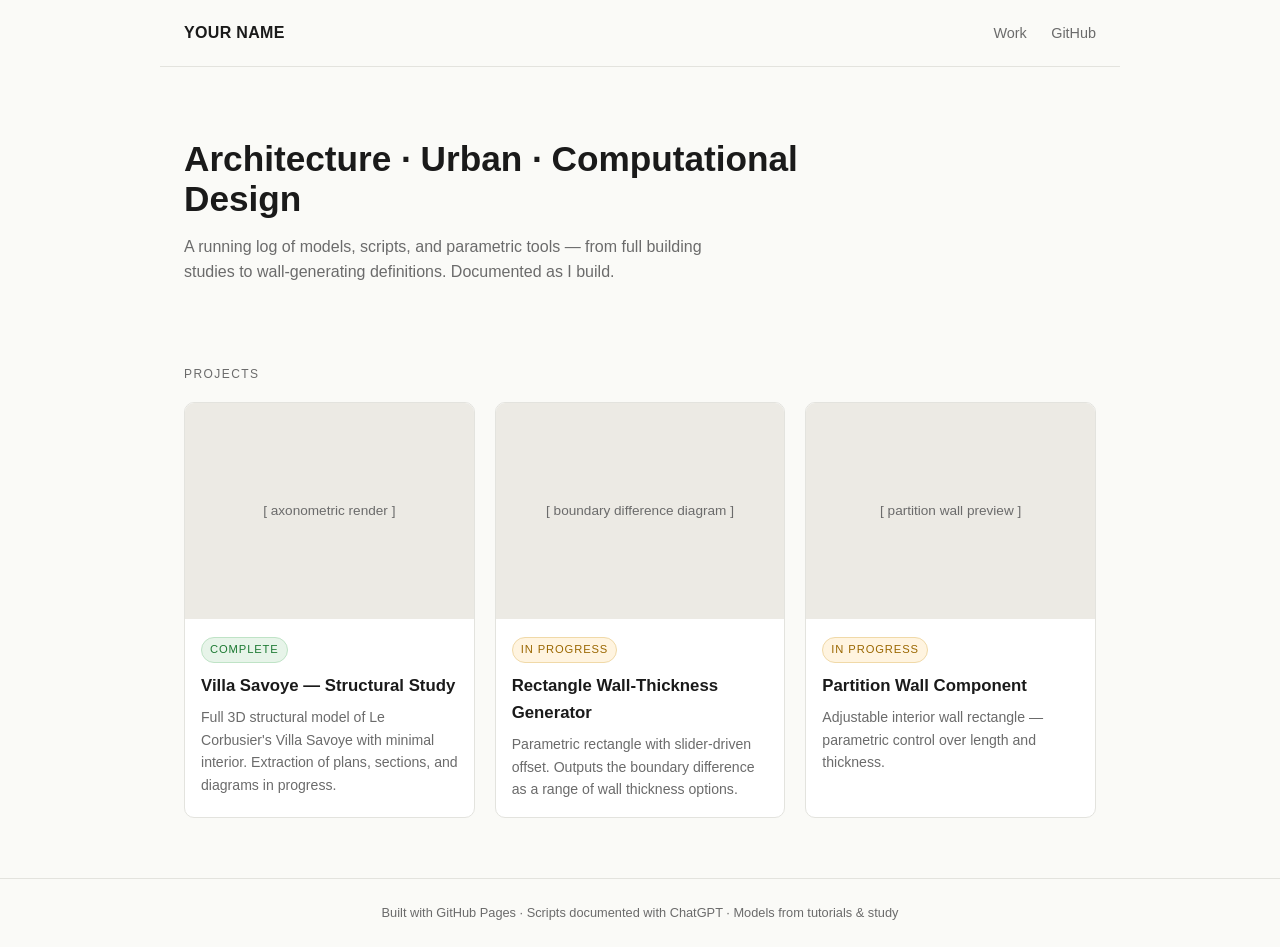
==== index.html @ 06e71434 "Initial commit" ====
<!DOCTYPE html>
<html lang="en">
<head>
<meta charset="utf-8">
<meta name="viewport" content="width=device-width, initial-scale=1">
<title>Your Name — Computational Design</title>
<link rel="stylesheet" href="styles.css">
</head>
<body>

<nav>
  <div class="brand">YOUR NAME</div>
  <div class="links">
    <a href="#work">Work</a>
    <a href="https://github.com/YOUR-USERNAME">GitHub</a>
  </div>
</nav>

<div class="wrap">
  <div class="hero">
    <h1>Architecture · Urban · Computational Design</h1>
    <p>A running log of models, scripts, and parametric tools —
       from full building studies to wall-generating definitions.
       Documented as I build.</p>
  </div>

  <div class="section-label" id="work">Projects</div>
  <div class="grid">

    <a class="card" href="projects/villa-savoye.html">
      <div class="thumb">[ axonometric render ]</div>
      <div class="body">
        <span class="status done">Complete</span>
        <h3>Villa Savoye — Structural Study</h3>
        <p>Full 3D structural model of Le Corbusier's Villa Savoye with minimal interior.
           Extraction of plans, sections, and diagrams in progress.</p>
      </div>
    </a>

    <a class="card" href="projects/wall-thickness-generator.html">
      <div class="thumb">[ boundary difference diagram ]</div>
      <div class="body">
        <span class="status wip">In progress</span>
        <h3>Rectangle Wall-Thickness Generator</h3>
        <p>Parametric rectangle with slider-driven offset. Outputs the boundary
           difference as a range of wall thickness options.</p>
      </div>
    </a>

    <a class="card" href="projects/partition-wall-component.html">
      <div class="thumb">[ partition wall preview ]</div>
      <div class="body">
        <span class="status wip">In progress</span>
        <h3>Partition Wall Component</h3>
        <p>Adjustable interior wall rectangle — parametric control over length
           and thickness.</p>
      </div>
    </a>

  </div>
</div>

<footer>Built with GitHub Pages · Scripts documented with ChatGPT · Models from tutorials &amp; study</footer>

</body>
</html>
---- styles.css ----
:root{
  --ink:#1a1a1a; --paper:#fafaf7; --accent:#2f5cff; --muted:#6b6b6b;
  --line:#e3e3de; --card:#ffffff;
}
*{box-sizing:border-box; margin:0; padding:0;}
body{
  font-family:-apple-system,"Segoe UI",Roboto,Helvetica,Arial,sans-serif;
  background:var(--paper); color:var(--ink); line-height:1.6;
}
a{color:var(--accent); text-decoration:none;}
a:hover{text-decoration:underline;}
.wrap{max-width:960px; margin:0 auto; padding:0 24px;}
nav{
  display:flex; justify-content:space-between; align-items:center;
  padding:20px 24px; border-bottom:1px solid var(--line);
  max-width:960px; margin:0 auto;
}
nav .brand{font-weight:700; letter-spacing:.02em;}
nav .links a{margin-left:20px; font-size:.9rem; color:var(--muted);}
.hero{padding:72px 0 40px;}
.hero h1{font-size:2.2rem; line-height:1.15; max-width:640px;}
.hero p{color:var(--muted); max-width:560px; margin-top:14px;}
.section-label{
  font-size:.75rem; text-transform:uppercase; letter-spacing:.12em;
  color:var(--muted); margin:40px 0 18px;
}
.grid{display:grid; grid-template-columns:repeat(auto-fill,minmax(280px,1fr)); gap:20px; padding-bottom:60px;}
.card{
  background:var(--card); border:1px solid var(--line); border-radius:10px;
  overflow:hidden; display:flex; flex-direction:column;
  transition:transform .15s ease, box-shadow .15s ease;
}
.card:hover{transform:translateY(-3px); box-shadow:0 8px 24px rgba(0,0,0,.08); text-decoration:none;}
.card .thumb{
  aspect-ratio:4/3; background:#eceae4; display:flex; align-items:center;
  justify-content:center; color:var(--muted); font-size:.85rem; text-align:center; padding:12px;
}
.card img{width:100%; height:100%; object-fit:cover; display:block;}
.card .body{padding:16px;}
.card h3{font-size:1.05rem; margin-bottom:6px; color:var(--ink);}
.card p{font-size:.88rem; color:var(--muted);}
.status{
  display:inline-block; font-size:.7rem; text-transform:uppercase; letter-spacing:.08em;
  padding:3px 8px; border-radius:999px; margin-bottom:10px; border:1px solid var(--line);
}
.status.done{background:#e7f4e9; color:#1d7a33; border-color:#bfe3c6;}
.status.wip{background:#fff4e0; color:#9a6700; border-color:#f0d9a8;}
article{padding:48px 0 80px;}
article h1{font-size:1.9rem; margin-bottom:8px;}
article h2{font-size:1.15rem; margin:36px 0 10px;}
article p, article li{font-size:.95rem; color:#333; max-width:680px;}
article ul{padding-left:22px; margin-top:8px;}
.back{font-size:.85rem;}
.meta{color:var(--muted); font-size:.85rem; margin-bottom:24px;}
figure{margin:20px 0;}
figure img{width:100%; border:1px solid var(--line); border-radius:8px;}
figcaption{font-size:.8rem; color:var(--muted); margin-top:6px;}
.placeholder{
  border:2px dashed var(--line); border-radius:8px; padding:40px 20px;
  text-align:center; color:var(--muted); font-size:.85rem; background:#f5f4ef;
}
footer{
  border-top:1px solid var(--line); padding:24px; text-align:center;
  color:var(--muted); font-size:.8rem;
}
.tag{display:inline-block; font-size:.75rem; background:#eef1ff; color:var(--accent);
  padding:3px 10px; border-radius:999px; margin:0 6px 6px 0;}
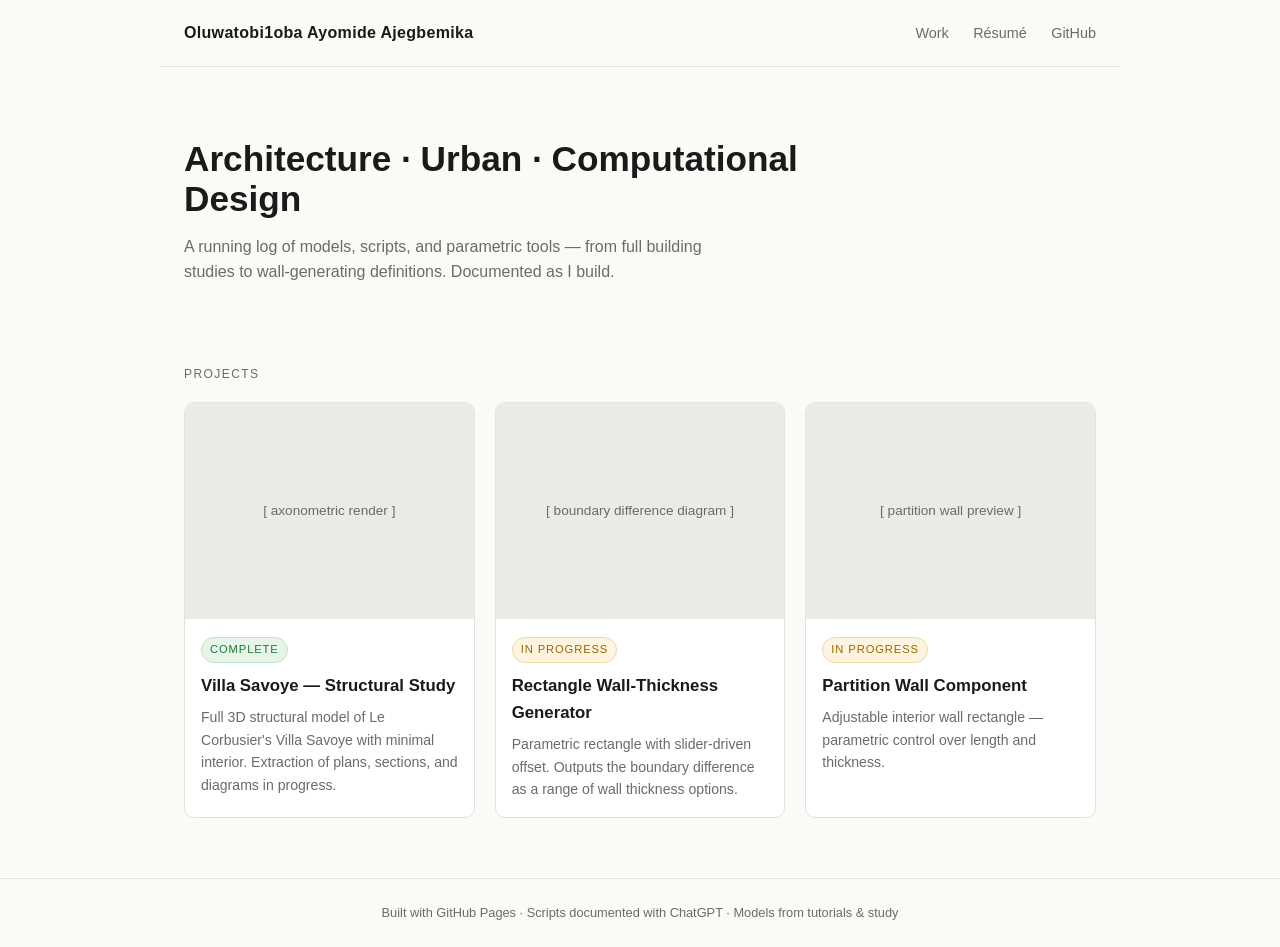
==== commit 4e42e6ec: "fix links for flat structure" ====
--- a/index.html
+++ b/index.html
@@ -9,10 +9,11 @@
 <body>
 
 <nav>
-  <div class="brand">YOUR NAME</div>
+  <div class="brand">Oluwatobi1oba Ayomide Ajegbemika</div>
   <div class="links">
     <a href="#work">Work</a>
-    <a href="https://github.com/YOUR-USERNAME">GitHub</a>
+    <a href="resume.pdf">Résumé</a>
+    <a href="https://github.com/Oluwatobi1oba">GitHub</a>
   </div>
 </nav>
 
@@ -27,7 +28,7 @@
   <div class="section-label" id="work">Projects</div>
   <div class="grid">
 
-    <a class="card" href="projects/villa-savoye.html">
+    <a class="card" href="villa-savoye.html">
       <div class="thumb">[ axonometric render ]</div>
       <div class="body">
         <span class="status done">Complete</span>
@@ -37,7 +38,7 @@
       </div>
     </a>
 
-    <a class="card" href="projects/wall-thickness-generator.html">
+    <a class="card" href="wall-thickness-generator.html">
       <div class="thumb">[ boundary difference diagram ]</div>
       <div class="body">
         <span class="status wip">In progress</span>
@@ -47,7 +48,7 @@
       </div>
     </a>
 
-    <a class="card" href="projects/partition-wall-component.html">
+    <a class="card" href="partition-wall-component.html">
       <div class="thumb">[ partition wall preview ]</div>
       <div class="body">
         <span class="status wip">In progress</span>
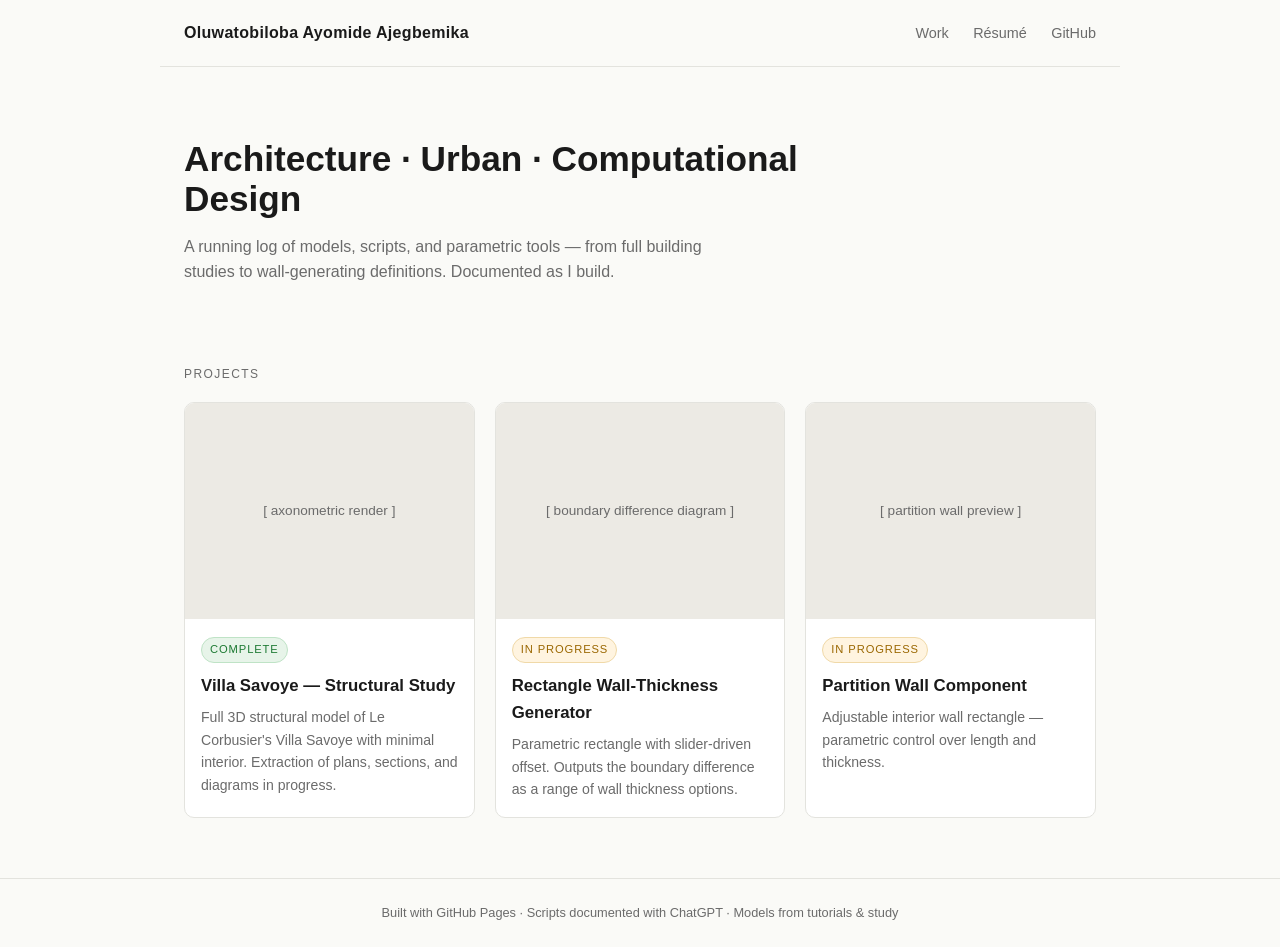
==== commit 60e91923: "fix pdf filename and index name" ====
--- a/index.html
+++ b/index.html
@@ -9,7 +9,7 @@
 <body>
 
 <nav>
-  <div class="brand">Oluwatobi1oba Ayomide Ajegbemika</div>
+  <div class="brand">Oluwatobiloba Ayomide Ajegbemika</div>
   <div class="links">
     <a href="#work">Work</a>
     <a href="resume.pdf">Résumé</a>
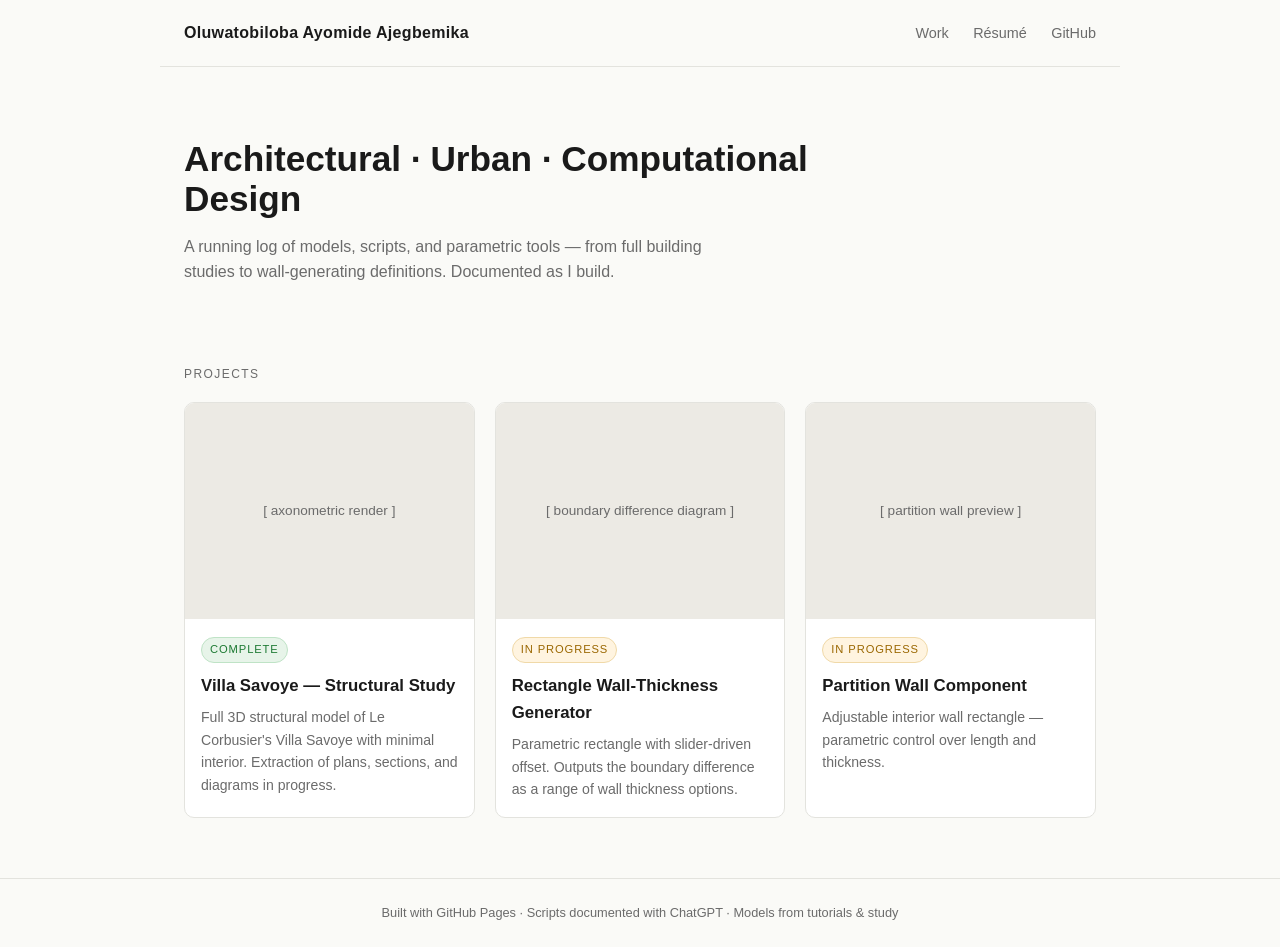
==== commit dde4e542: "fix github username typo" ====
--- a/index.html
+++ b/index.html
@@ -13,13 +13,13 @@
   <div class="links">
     <a href="#work">Work</a>
     <a href="resume.pdf">Résumé</a>
-    <a href="https://github.com/Oluwatobi1oba">GitHub</a>
+    <a href="https://github.com/Oluwatob1loba">GitHub</a>
   </div>
 </nav>
 
 <div class="wrap">
   <div class="hero">
-    <h1>Architecture · Urban · Computational Design</h1>
+    <h1>Architectural · Urban · Computational Design</h1>
     <p>A running log of models, scripts, and parametric tools —
        from full building studies to wall-generating definitions.
        Documented as I build.</p>
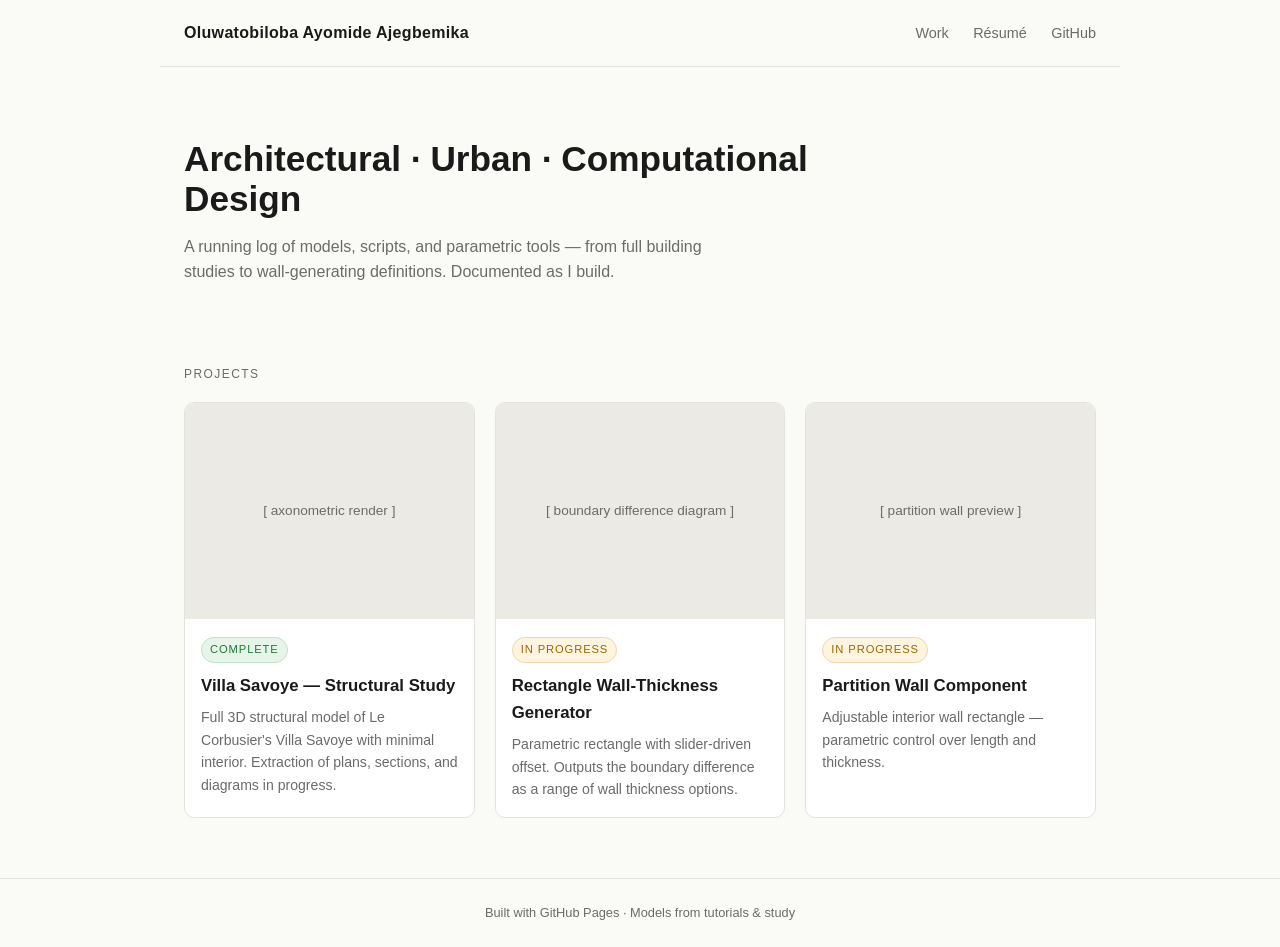
==== commit 585f828f: "footer edit" ====
--- a/index.html
+++ b/index.html
@@ -61,7 +61,7 @@
   </div>
 </div>
 
-<footer>Built with GitHub Pages · Scripts documented with ChatGPT · Models from tutorials &amp; study</footer>
+<footer>Built with GitHub Pages · Models from tutorials &amp; study</footer>
 
 </body>
 </html>
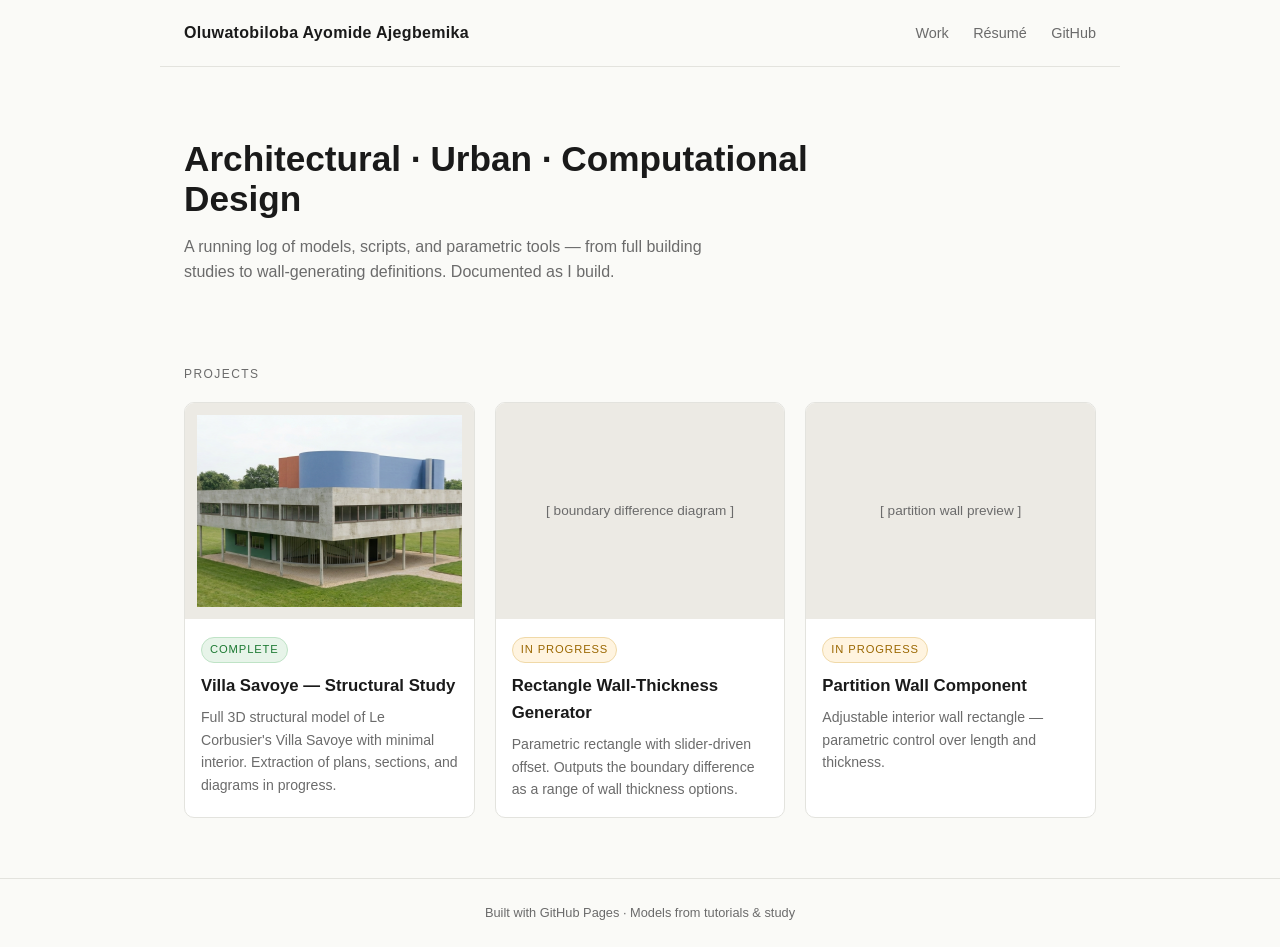
==== commit 58394585: "Update villa-savoye thumbnail in index.html" ====
--- a/index.html
+++ b/index.html
@@ -29,7 +29,13 @@
   <div class="grid">
 
     <a class="card" href="villa-savoye.html">
-      <div class="thumb">[ axonometric render ]</div>
+      <div class="thumb">
+        <img
+          src="villa-savoye/gallery/Villa_Savoye_ExtArch_rend_landscape.jpeg"
+          alt="Landscaped exterior view of the Villa Savoye model"
+          loading="lazy">
+      </div>
+
       <div class="body">
         <span class="status done">Complete</span>
         <h3>Villa Savoye — Structural Study</h3>
--- a/styles.css
+++ b/styles.css
@@ -65,3 +65,40 @@
 }
 .tag{display:inline-block; font-size:.75rem; background:#eef1ff; color:var(--accent);
   padding:3px 10px; border-radius:999px; margin:0 6px 6px 0;}
+
+  .villa-gallery {
+  display: grid;
+  grid-template-columns: repeat(2, minmax(0, 1fr));
+  gap: 1.5rem;
+  margin: 1.5rem 0;
+}
+
+.villa-gallery figure {
+  margin: 0;
+}
+
+.villa-gallery figure:first-child {
+  grid-column: 1 / -1;
+}
+
+.villa-gallery img {
+  display: block;
+  width: 100%;
+  height: auto;
+  border-radius: 4px;
+}
+
+.villa-gallery figcaption {
+  margin-top: 0.6rem;
+  line-height: 1.5;
+}
+
+@media (max-width: 640px) {
+  .villa-gallery {
+    grid-template-columns: 1fr;
+  }
+
+  .villa-gallery figure:first-child {
+    grid-column: auto;
+  }
+}
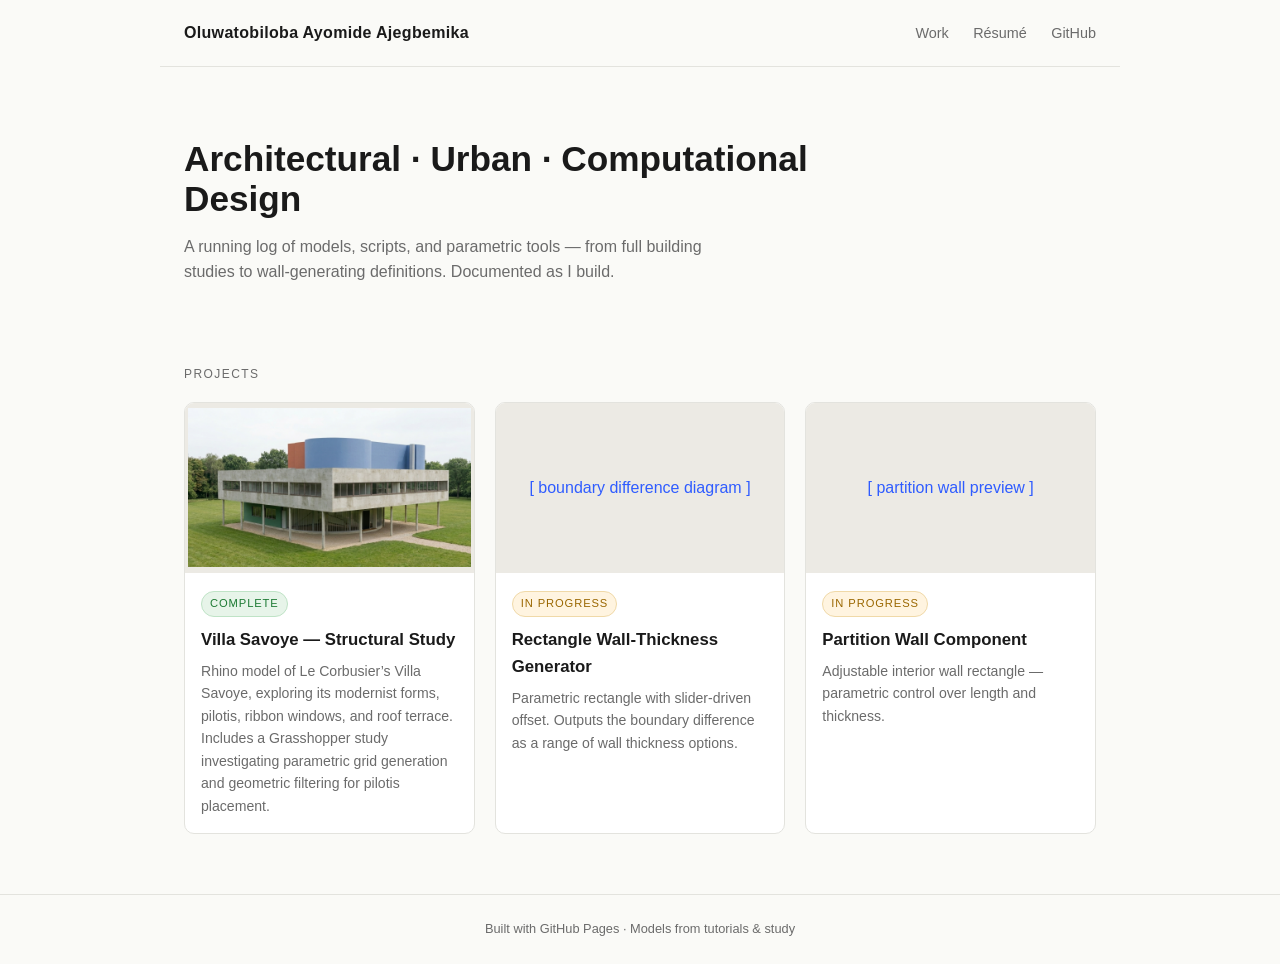
==== commit 083c640f: "Change entry description" ====
--- a/index.html
+++ b/index.html
@@ -39,8 +39,7 @@
       <div class="body">
         <span class="status done">Complete</span>
         <h3>Villa Savoye — Structural Study</h3>
-        <p>Full 3D structural model of Le Corbusier's Villa Savoye with minimal interior.
-           Extraction of plans, sections, and diagrams in progress.</p>
+        <p>Rhino model of Le Corbusier’s Villa Savoye, exploring its modernist forms, pilotis, ribbon windows, and roof terrace. Includes a Grasshopper study investigating parametric grid generation and geometric filtering for pilotis placement.</p>
       </div>
     </a>
 
--- a/styles.css
+++ b/styles.css
@@ -31,9 +31,23 @@
   transition:transform .15s ease, box-shadow .15s ease;
 }
 .card:hover{transform:translateY(-3px); box-shadow:0 8px 24px rgba(0,0,0,.08); text-decoration:none;}
-.card .thumb{
-  aspect-ratio:4/3; background:#eceae4; display:flex; align-items:center;
-  justify-content:center; color:var(--muted); font-size:.85rem; text-align:center; padding:12px;
+.card .thumb {
+  height: 170px;
+  background: #eceae4;
+  display: flex;
+  align-items: center;
+  justify-content: center;
+  overflow: hidden;
+  padding: 3px;
+  box-sizing: border-box;
+}
+
+.card .thumb img {
+  display: block;
+  width: 100%;
+  height: 100%;
+  object-fit: contain;
+  object-position: center;
 }
 .card img{width:100%; height:100%; object-fit:cover; display:block;}
 .card .body{padding:16px;}
@@ -101,4 +115,4 @@
   .villa-gallery figure:first-child {
     grid-column: auto;
   }
-}+}
